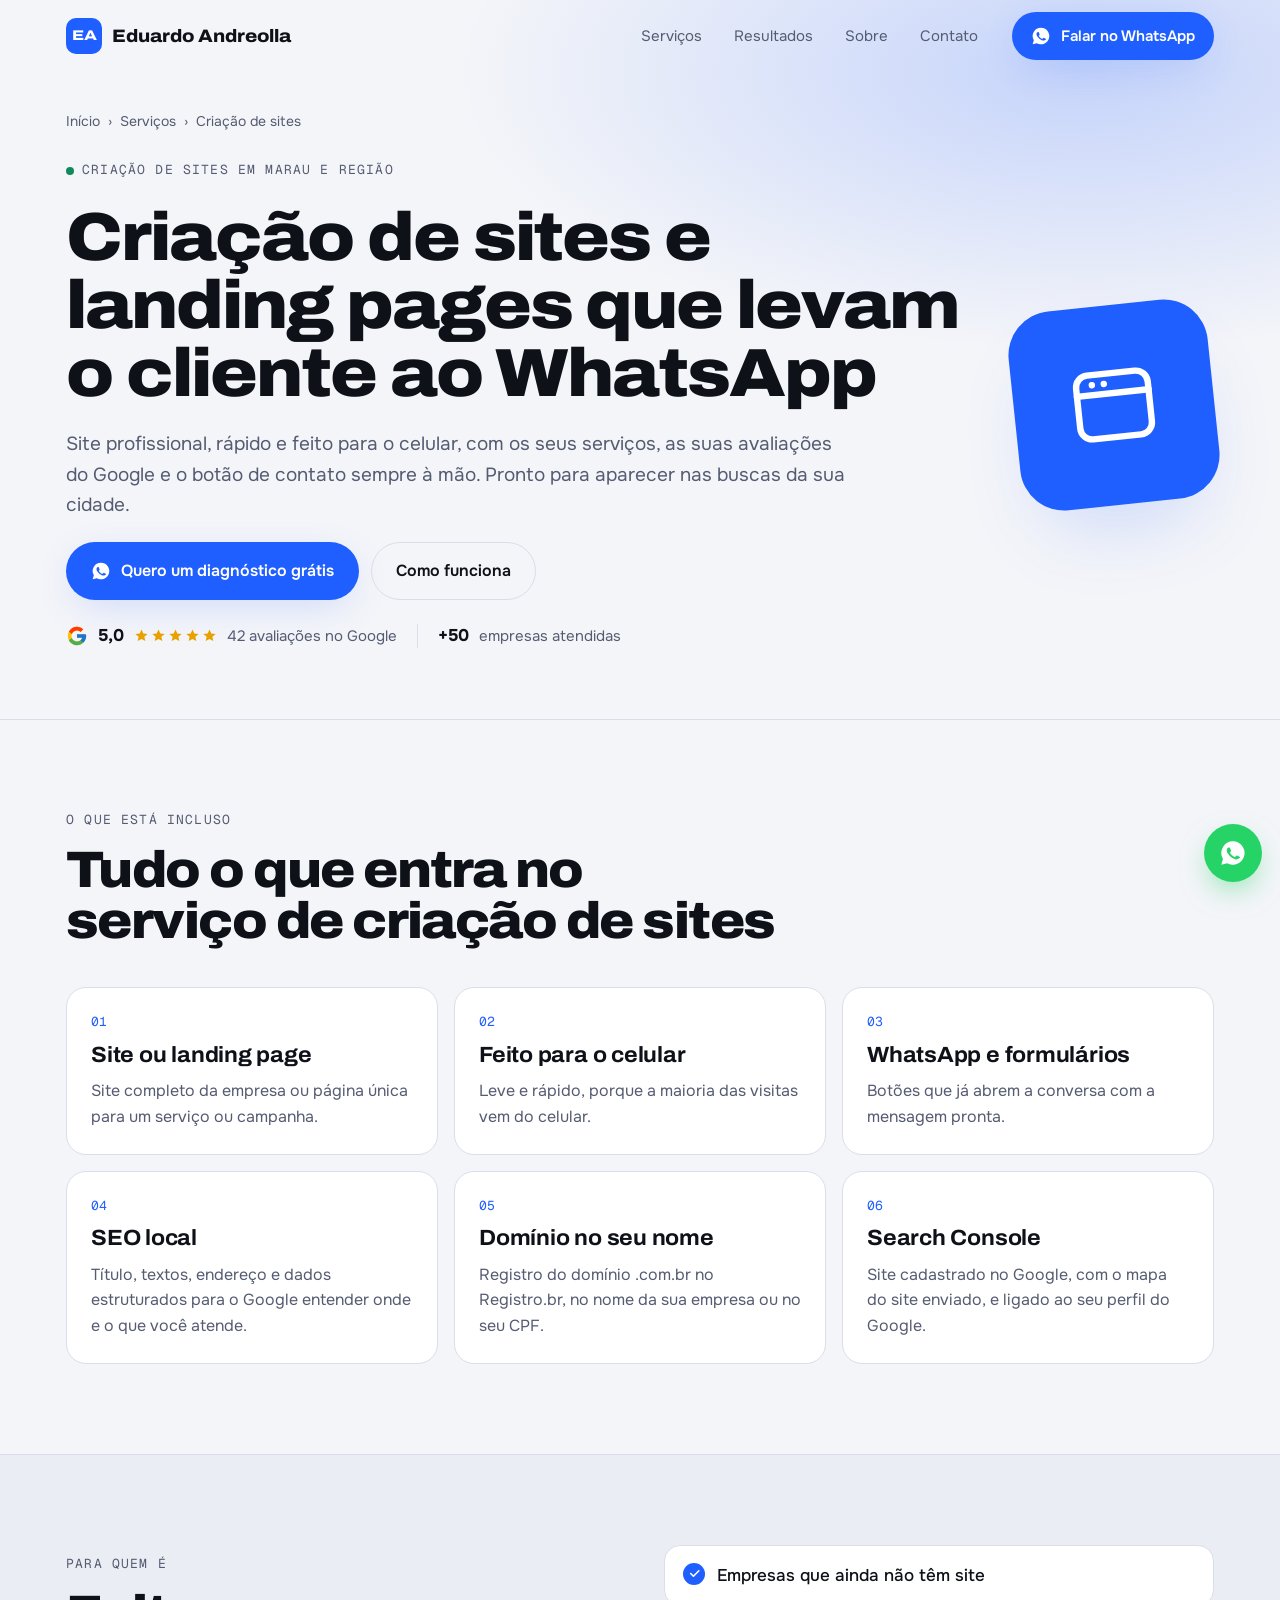
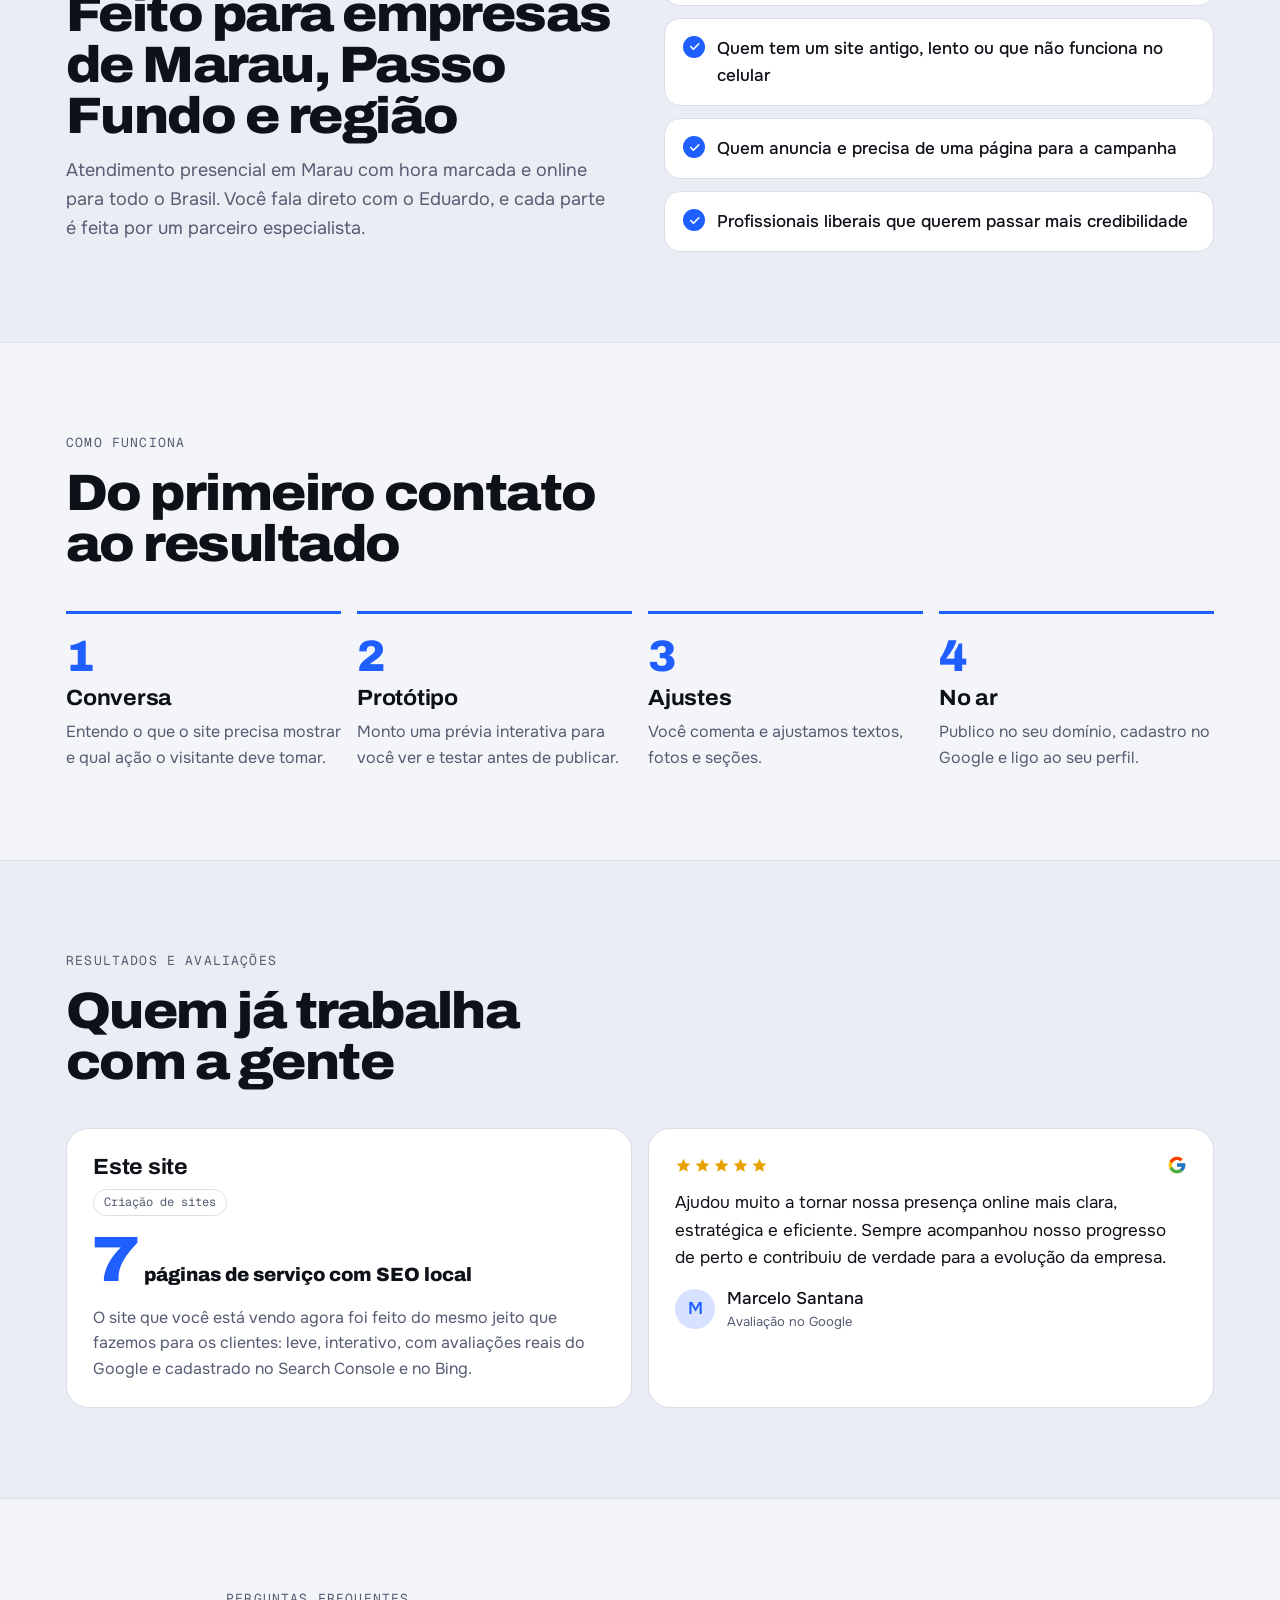
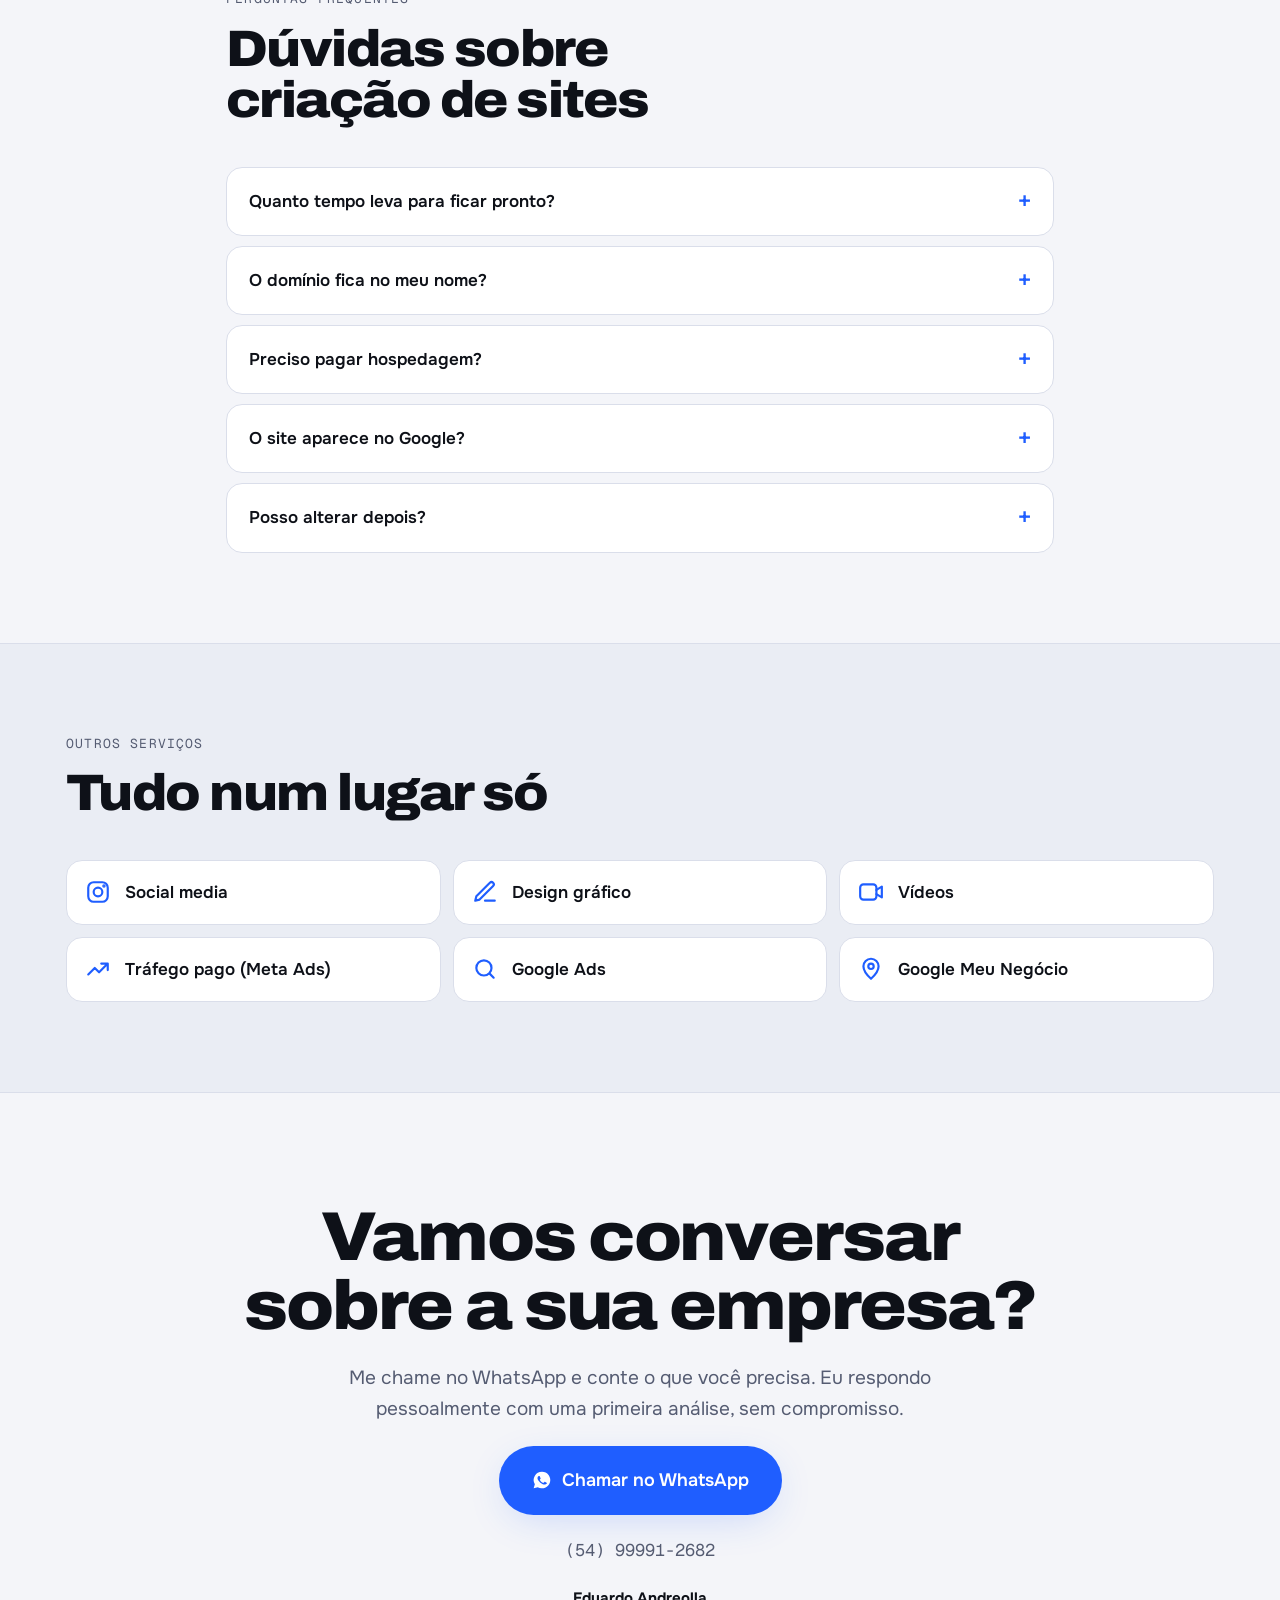
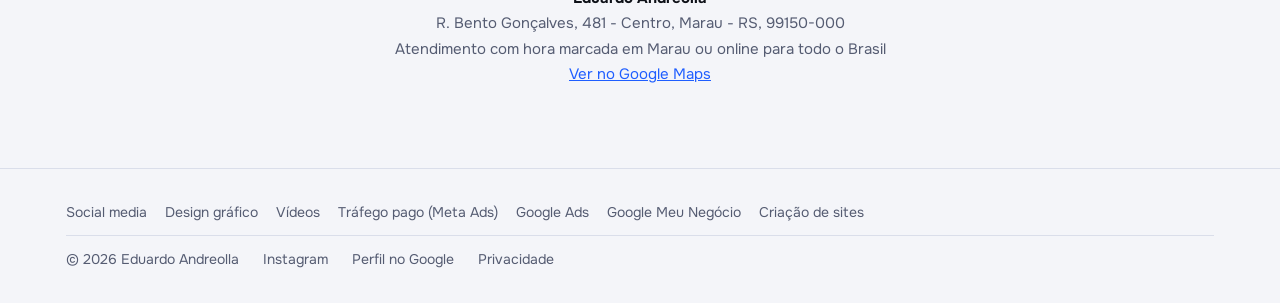
==== criacao-de-sites/index.html @ b7a95889 "Páginas de serviço e lista de clientes removida da página inicial Sete páginas novas (social media, " ====
<!doctype html>
<html lang="pt-BR">
<head>
<meta charset="utf-8">
<meta name="viewport" content="width=device-width, initial-scale=1, viewport-fit=cover">
<title>Criação de Sites e Landing Pages em Marau/RS | Eduardo Andreolla</title>
<meta name="description" content="Criação de sites profissionais e landing pages em Marau, Passo Fundo e região: rápidos, feitos para o celular, com botão de WhatsApp e prontos para o Google encontrar.">
<link rel="canonical" href="https://eduardoandreolla.com.br/criacao-de-sites/">
<meta property="og:title" content="Criação de Sites e Landing Pages em Marau/RS | Eduardo Andreolla">
<meta property="og:description" content="Criação de sites profissionais e landing pages em Marau, Passo Fundo e região: rápidos, feitos para o celular, com botão de WhatsApp e prontos para o Google encontrar.">
<meta property="og:type" content="website">
<meta property="og:url" content="https://eduardoandreolla.com.br/criacao-de-sites/">
<meta property="og:image" content="https://eduardoandreolla.com.br/img/eduardo.webp">
<meta name="theme-color" content="#f4f5f9">
<link rel="icon" href="/links/img/favicon-64.png">
<link rel="preconnect" href="https://fonts.googleapis.com">
<link rel="preconnect" href="https://fonts.gstatic.com" crossorigin>
<link rel="stylesheet" href="https://fonts.googleapis.com/css2?family=Archivo:wdth,wght@62..125,400..900&family=Onest:wght@400;500;600&family=Geist+Mono:wght@400;500&display=swap">
<script type="application/ld+json">[{"@context":"https://schema.org","@type":"Service","name":"Criação de sites e landing pages que levam o cliente ao WhatsApp","serviceType":"Criação de sites","description":"Criação de sites profissionais e landing pages em Marau, Passo Fundo e região: rápidos, feitos para o celular, com botão de WhatsApp e prontos para o Google encontrar.","url":"https://eduardoandreolla.com.br/criacao-de-sites/","provider":{"@id":"https://eduardoandreolla.com.br/#empresa"},"areaServed":[{"@type":"City","name":"Marau"},{"@type":"City","name":"Passo Fundo"},{"@type":"City","name":"Erechim"},{"@type":"City","name":"Carazinho"},{"@type":"City","name":"Casca"},{"@type":"City","name":"Guaporé"},{"@type":"City","name":"Nova Prata"},{"@type":"State","name":"Rio Grande do Sul"}]},{"@context":"https://schema.org","@type":"BreadcrumbList","itemListElement":[{"@type":"ListItem","position":1,"name":"Início","item":"https://eduardoandreolla.com.br/"},{"@type":"ListItem","position":2,"name":"Serviços","item":"https://eduardoandreolla.com.br/#servicos"},{"@type":"ListItem","position":3,"name":"Criação de sites","item":"https://eduardoandreolla.com.br/criacao-de-sites/"}]},{"@context":"https://schema.org","@type":"FAQPage","mainEntity":[{"@type":"Question","name":"Quanto tempo leva para ficar pronto?","acceptedAnswer":{"@type":"Answer","text":"Depende do tamanho do site. Uma landing page fica pronta bem antes de um site com várias páginas. Combinamos o prazo no orçamento, depois da conversa inicial."}},{"@type":"Question","name":"O domínio fica no meu nome?","acceptedAnswer":{"@type":"Answer","text":"Sim. O domínio é registrado no seu nome ou no da sua empresa, e você tem o acesso. O site é seu."}},{"@type":"Question","name":"Preciso pagar hospedagem?","acceptedAnswer":{"@type":"Answer","text":"Depende da solução escolhida. Para sites leves como este, usamos hospedagens rápidas e de baixo custo, e explicamos tudo no orçamento."}},{"@type":"Question","name":"O site aparece no Google?","acceptedAnswer":{"@type":"Answer","text":"Sim. O site é feito com SEO local e cadastrado no Google Search Console. A posição nas buscas melhora com o tempo, com conteúdo e com o perfil do Google bem cuidado."}},{"@type":"Question","name":"Posso alterar depois?","acceptedAnswer":{"@type":"Answer","text":"Sim. Ajustes de texto, fotos e preços podem ser feitos sempre que precisar, avulsos ou num plano de manutenção."}}]}]</script>
<style>/* Páginas de serviço: mesmas cores e fontes da página inicial (claro por padrão, escuro se o visitante escolheu) */
:root{
  --bg:#f4f5f9; --bg2:#eaedf4; --surface:#ffffff; --fg:#0e1118; --muted:#555c72; --line:#dadeea;
  --accent:#1f5eff; --accent-2:#1f5eff; --ink:#ffffff; --glow:rgba(31,94,255,.22); --good:#12895a; --star:#e9a100;
  --display:"Archivo","Arial Black",system-ui,sans-serif; --body:"Onest","Segoe UI",system-ui,sans-serif; --mono:"Geist Mono",ui-monospace,Consolas,monospace;
  --gut:max(16px,env(safe-area-inset-left,0px)); --gutR:max(16px,env(safe-area-inset-right,0px));
  color-scheme:light;
}
:root[data-tema="escuro"]{
  --bg:#0a0c12; --bg2:#10131b; --surface:#151924; --fg:#f2f4fa; --muted:#a0a8bd; --line:#252b3b;
  --accent:#4d7dff; --accent-2:#8fb0ff; --ink:#ffffff; --glow:rgba(77,125,255,.38); --good:#3ecf8e; --star:#f5b301;
  color-scheme:dark;
}
*{box-sizing:border-box}
html{scroll-behavior:smooth}
body{margin:0;background:var(--bg);color:var(--fg);font-family:var(--body);font-size:17px;line-height:1.6;overflow-x:hidden;padding-top:env(safe-area-inset-top,0px)}
img{max-width:100%;display:block}
a{color:inherit}
:focus-visible{outline:2px solid var(--accent);outline-offset:3px;border-radius:6px}
.in{max-width:1180px;margin:0 auto;padding-left:var(--gut);padding-right:var(--gutR)}
.narrow{max-width:860px}
.eyebrow{font-family:var(--mono);font-size:13px;letter-spacing:.09em;text-transform:uppercase;color:var(--muted);display:flex;align-items:center;gap:8px}
.dot{display:inline-block;width:8px;height:8px;border-radius:50%;background:var(--good)}
.g{width:1em;height:1em;flex:none}
.starsv{display:inline-flex;gap:2px;color:var(--star)}
.starsv svg{width:1em;height:1em}
.btn{display:inline-flex;align-items:center;gap:10px;font-weight:600;font-size:16px;text-decoration:none;border-radius:999px;padding:15px 24px;border:1px solid transparent;transition:background .2s,border-color .2s,transform .2s}
.btn:hover{transform:translateY(-2px)}
.btn svg{width:20px;height:20px;flex:none}
.btn-main{background:var(--accent);color:var(--ink);box-shadow:0 10px 40px -10px var(--glow)}
.btn-ghost{border-color:var(--line);color:var(--fg)}
.btn-ghost:hover{border-color:var(--fg)}
.btn.big{font-size:18px;padding:19px 32px}

header.top{position:fixed;inset:0 0 auto;z-index:50;padding-top:env(safe-area-inset-top,0px);transition:transform .4s,background .3s,border-color .3s;border-bottom:1px solid transparent}
header.top.solid{background:color-mix(in srgb,var(--bg) 86%,transparent);backdrop-filter:blur(14px);border-color:var(--line)}
header.top.hide{transform:translateY(-100%)}
header.top .in{display:flex;align-items:center;gap:20px;height:72px}
.brand{display:flex;align-items:center;gap:10px;text-decoration:none;font-family:var(--display);font-weight:800;font-stretch:110%;font-size:18px}
.brand i{display:grid;place-items:center;width:36px;height:36px;border-radius:10px;background:var(--accent);color:var(--ink);font-style:normal;font-size:14px;font-stretch:125%}
nav.menu{display:flex;gap:4px;margin-left:auto}
nav.menu a{text-decoration:none;font-size:15px;color:var(--muted);padding:8px 14px;border-radius:999px}
nav.menu a:hover{color:var(--fg)}
header .btn{padding:11px 18px;font-size:15px}
@media (max-width:900px){nav.menu{display:none}.brand{margin-right:auto}header .btn span{display:none}header .btn{padding:11px}}

.hero{padding-block:calc(110px + env(safe-area-inset-top,0px)) 70px;border-bottom:1px solid var(--line);background:radial-gradient(900px 400px at 85% 10%,var(--glow),transparent 70%)}
.crumbs{display:flex;flex-wrap:wrap;gap:8px;font-size:14px;color:var(--muted);margin-bottom:28px}
.crumbs a{text-decoration:none}
.crumbs a:hover{color:var(--fg)}
.hero-grid{display:grid;grid-template-columns:minmax(0,1fr) auto;gap:40px;align-items:center}
.hero-text{display:grid;gap:22px;min-width:0}
h1{font-family:var(--display);font-weight:850;font-stretch:110%;font-size:clamp(36px,5.4vw,68px);line-height:1;letter-spacing:-.03em;margin:0;text-wrap:balance;max-width:20ch}
.lead{margin:0;font-size:19px;color:var(--muted);max-width:60ch}
.cta-row{display:flex;flex-wrap:wrap;gap:12px}
.proof{display:flex;flex-wrap:wrap;align-items:center;gap:8px 10px;font-size:15px;color:var(--muted)}
.proof b{color:var(--fg);font-size:17px}
.proof .g{width:22px;height:22px}
.proof .sep{width:1px;height:24px;background:var(--line);margin-inline:10px}
.hero-ico{width:200px;height:200px;border-radius:44px;display:grid;place-items:center;background:var(--accent);color:var(--ink);box-shadow:0 40px 80px -30px var(--glow);transform:rotate(-6deg)}
.hero-ico svg{width:96px;height:96px;stroke-width:1.6}
@media (max-width:820px){.hero-grid{grid-template-columns:minmax(0,1fr)}.hero-ico{display:none}}

.sec{padding-block:90px}
.sec.alt{background:var(--bg2);border-block:1px solid var(--line)}
.sec-head{display:grid;gap:14px;margin-bottom:40px;max-width:760px}
h2{font-family:var(--display);font-weight:850;font-stretch:108%;font-size:clamp(30px,4vw,52px);line-height:1;letter-spacing:-.03em;margin:0;text-wrap:balance}
.sec-head p{margin:0;color:var(--muted);font-size:18px}
h3{font-family:var(--display);font-stretch:105%;font-size:22px;line-height:1.15;letter-spacing:-.01em;margin:0}
.grid3{display:grid;grid-template-columns:repeat(3,minmax(0,1fr));gap:16px}
@media (max-width:900px){.grid3{grid-template-columns:repeat(2,minmax(0,1fr))}}
@media (max-width:600px){.grid3{grid-template-columns:minmax(0,1fr)}}
.item{background:var(--surface);border:1px solid var(--line);border-radius:20px;padding:24px;display:grid;gap:10px;align-content:start;transition:border-color .2s,transform .2s}
.item:hover{border-color:var(--accent);transform:translateY(-4px)}
.item .n{font-family:var(--mono);font-size:13px;color:var(--accent-2)}
.item p{margin:0;color:var(--muted);font-size:16px}
.split{display:grid;grid-template-columns:minmax(0,1fr) minmax(0,1fr);gap:48px;align-items:center}
.split .sec-head{margin:0}
@media (max-width:820px){.split{grid-template-columns:minmax(0,1fr);gap:28px}}
.checks{list-style:none;margin:0;padding:0;display:grid;gap:12px}
.checks li{display:flex;gap:12px;align-items:flex-start;background:var(--surface);border:1px solid var(--line);border-radius:16px;padding:16px 18px;font-weight:500}
.checks li::before{content:"";flex:none;width:22px;height:22px;margin-top:1px;border-radius:50%;background:var(--accent) url("data:image/svg+xml,%3Csvg xmlns='http://www.w3.org/2000/svg' viewBox='0 0 24 24' fill='none' stroke='%23ffffff' stroke-width='3' stroke-linecap='round' stroke-linejoin='round'%3E%3Cpath d='M5 12l5 5L20 7'/%3E%3C/svg%3E") center/13px no-repeat}
.steps{list-style:none;margin:0;padding:0;display:grid;grid-template-columns:repeat(4,minmax(0,1fr));gap:16px;counter-reset:p}
@media (max-width:900px){.steps{grid-template-columns:repeat(2,minmax(0,1fr))}}
@media (max-width:560px){.steps{grid-template-columns:minmax(0,1fr)}}
.steps li{counter-increment:p;position:relative;border-top:3px solid var(--accent);padding-top:20px;display:grid;gap:8px;align-content:start}
.steps li::before{content:counter(p);font-family:var(--display);font-weight:850;font-size:44px;line-height:1;color:var(--accent)}
.steps p{margin:0;color:var(--muted);font-size:16px}
.proof-grid{display:grid;grid-template-columns:repeat(2,minmax(0,1fr));gap:16px}
@media (max-width:820px){.proof-grid{grid-template-columns:minmax(0,1fr)}}
.case,.rv{background:var(--surface);border:1px solid var(--line);border-radius:22px;padding:26px;display:grid;gap:14px;align-content:start}
.case-top{display:grid;gap:8px}
.tags{display:flex;flex-wrap:wrap;gap:6px}
.tag{font-family:var(--mono);font-size:12px;color:var(--muted);border:1px solid var(--line);border-radius:999px;padding:3px 10px}
.case .big{font-family:var(--display);font-weight:850;font-stretch:118%;font-size:clamp(46px,5vw,68px);line-height:.95;letter-spacing:-.04em;color:var(--accent)}
.case .big small{font-size:.3em;font-stretch:100%;letter-spacing:0;color:var(--fg);margin-left:8px}
.case p,.rv p{margin:0;color:var(--muted);font-size:16px}
.rv .rt{display:flex;justify-content:space-between;align-items:center}
.rv .rt .g{width:20px;height:20px}
.rv p{color:var(--fg);font-size:17px}
.rv footer{display:flex;align-items:center;gap:12px;font-weight:500}
.rv footer small{display:block;font-weight:400;color:var(--muted);font-size:13px}
.av{width:40px;height:40px;border-radius:50%;flex:none;display:grid;place-items:center;font-weight:600;background:color-mix(in srgb,var(--accent) 18%,transparent);color:var(--accent-2);overflow:hidden}
.av img{width:100%;height:100%;object-fit:cover}
.faq{display:grid;gap:10px}
.faq details{background:var(--surface);border:1px solid var(--line);border-radius:16px;padding:0 22px;transition:border-color .2s}
.faq details[open]{border-color:var(--accent)}
.faq summary{cursor:pointer;list-style:none;padding:20px 0;font-weight:600;font-size:17px;display:flex;justify-content:space-between;gap:16px}
.faq summary::-webkit-details-marker{display:none}
.faq summary::after{content:"+";font-family:var(--mono);font-size:22px;line-height:1;color:var(--accent-2);transition:transform .2s}
.faq details[open] summary::after{transform:rotate(45deg)}
.faq details p{margin:0 0 20px;color:var(--muted)}
.others{display:grid;grid-template-columns:repeat(3,minmax(0,1fr));gap:12px}
@media (max-width:820px){.others{grid-template-columns:repeat(2,minmax(0,1fr))}}
@media (max-width:480px){.others{grid-template-columns:minmax(0,1fr)}}
.others a{display:flex;align-items:center;gap:14px;text-decoration:none;background:var(--surface);border:1px solid var(--line);border-radius:16px;padding:18px;font-weight:600;transition:border-color .2s,transform .2s}
.others a:hover{border-color:var(--accent);transform:translateY(-3px)}
.others svg{width:26px;height:26px;color:var(--accent-2);flex:none}
.final{padding-block:110px 80px;text-align:center}
.final .in{display:grid;gap:22px;justify-items:center}
.final h2{font-size:clamp(34px,5.4vw,72px);max-width:18ch}
.final p{margin:0;color:var(--muted);font-size:19px;max-width:52ch}
.phone{font-family:var(--mono);color:var(--muted);user-select:all}
.nap{font-style:normal;font-size:15px;color:var(--muted);line-height:1.7}
.nap strong{color:var(--fg)}
.nap a{color:var(--accent-2)}
footer.foot{border-top:1px solid var(--line);padding-block:32px calc(32px + env(safe-area-inset-bottom,0px))}
footer.foot .in{display:flex;flex-wrap:wrap;gap:12px 24px;align-items:center;font-size:14px;color:var(--muted)}
footer.foot a{text-decoration:none}
footer.foot a:hover{color:var(--fg)}
.fserv{display:flex;flex-wrap:wrap;gap:8px 18px;flex-basis:100%;order:-1;padding-bottom:12px;border-bottom:1px solid var(--line)}
.wa-float{position:fixed;right:calc(18px + env(safe-area-inset-right,0px));bottom:calc(18px + env(safe-area-inset-bottom,0px));z-index:40;width:58px;height:58px;border-radius:50%;display:grid;place-items:center;background:#25d366;color:#fff;box-shadow:0 12px 30px -8px rgba(37,211,102,.6)}
.wa-float svg{width:28px;height:28px}
@media (prefers-reduced-motion:reduce){*{transition:none!important;scroll-behavior:auto!important}}
</style>
<script>(function(){var r=document.documentElement,t='claro';try{var s=localStorage.getItem('ea-tema');if(s==='claro'||s==='escuro'){t=s;}}catch(e){}r.setAttribute('data-tema',t);})();</script>
</head>
<body>
<svg width="0" height="0" style="position:absolute" aria-hidden="true">
  <symbol id="gG" viewBox="0 0 48 48"><path fill="#FFC107" d="M43.6 20.5H42V20H24v8h11.3C33.7 32.7 29.2 36 24 36c-6.6 0-12-5.4-12-12s5.4-12 12-12c3.1 0 5.8 1.2 7.9 3.1l5.7-5.7C34 6.1 29.3 4 24 4 12.9 4 4 12.9 4 24s8.9 20 20 20 20-8.9 20-20c0-1.3-.1-2.4-.4-3.5z"/><path fill="#FF3D00" d="M6.3 14.7l6.6 4.8C14.7 15.1 19 12 24 12c3.1 0 5.8 1.2 7.9 3.1l5.7-5.7C34 6.1 29.3 4 24 4 16.3 4 9.7 8.3 6.3 14.7z"/><path fill="#4CAF50" d="M24 44c5.2 0 9.9-2 13.4-5.2l-6.2-5.2C29.2 35.1 26.7 36 24 36c-5.2 0-9.6-3.3-11.3-7.9l-6.5 5C9.5 39.6 16.2 44 24 44z"/><path fill="#1976D2" d="M43.6 20.5H42V20H24v8h11.3c-.8 2.2-2.2 4.2-4.1 5.6l6.2 5.2C37 39.2 44 34 44 24c0-1.3-.1-2.4-.4-3.5z"/></symbol>
  <symbol id="st" viewBox="0 0 24 24"><path fill="currentColor" d="m12 2.5 2.9 6.3 6.9.7-5.2 4.6 1.5 6.8L12 17.4l-6.1 3.5 1.5-6.8L2.2 9.5l6.9-.7Z"/></symbol>
  <symbol id="wa" viewBox="0 0 24 24"><path fill="currentColor" d="M12 2a10 10 0 0 0-8.6 15.1L2 22l5-1.3A10 10 0 1 0 12 2Zm5.3 14.1c-.2.6-1.3 1.2-1.8 1.3-.5.1-1 .1-1.7-.1a15 15 0 0 1-1.5-.6 11.9 11.9 0 0 1-4.6-4.1 5.2 5.2 0 0 1-1.1-2.8 3 3 0 0 1 1-2.2 1 1 0 0 1 .7-.3h.5c.2 0 .4 0 .6.5l.9 2.1c.1.2.1.3 0 .5l-.3.5-.4.5c-.1.1-.3.3-.1.6a8.6 8.6 0 0 0 1.6 2 7.8 7.8 0 0 0 2.3 1.4c.3.1.5.1.6-.1l.9-1c.2-.3.4-.2.6-.1l2 1c.3.1.5.2.5.3.1.1.1.7-.1 1.3Z"/></symbol>
</svg>
<header class="top" id="top"><div class="in">
  <a class="brand" href="/"><i>EA</i>Eduardo Andreolla</a>
  <nav class="menu" aria-label="Principal"><a href="/#servicos">Serviços</a><a href="/#resultados">Resultados</a><a href="/#sobre">Sobre</a><a href="#contato">Contato</a></nav>
  <a class="btn btn-main" href="https://wa.me/5554999912682?text=Ol%C3%A1%20Eduardo%2C%20vim%20pelo%20site%20e%20quero%20um%20site%20para%20a%20minha%20empresa" target="_blank" rel="noopener"><svg><use href="#wa"/></svg><span>Falar no WhatsApp</span></a>
</div></header>

<main>
<section class="hero"><div class="in">
  <nav class="crumbs" aria-label="Você está em"><a href="/">Início</a><span aria-hidden="true">›</span><a href="/#servicos">Serviços</a><span aria-hidden="true">›</span><span aria-current="page">Criação de sites</span></nav>
  <div class="hero-grid">
    <div class="hero-text">
      <div class="eyebrow"><span class="dot"></span>Criação de sites em Marau e região</div>
      <h1>Criação de sites e landing pages que levam o cliente ao WhatsApp</h1>
      <p class="lead">Site profissional, rápido e feito para o celular, com os seus serviços, as suas avaliações do Google e o botão de contato sempre à mão. Pronto para aparecer nas buscas da sua cidade.</p>
      <div class="cta-row"><a class="btn btn-main" href="https://wa.me/5554999912682?text=Ol%C3%A1%20Eduardo%2C%20vim%20pelo%20site%20e%20quero%20um%20site%20para%20a%20minha%20empresa" target="_blank" rel="noopener"><svg><use href="#wa"/></svg>Quero um diagnóstico grátis</a><a class="btn btn-ghost" href="#como-funciona">Como funciona</a></div>
      <div class="proof"><svg class="g"><use href="#gG"/></svg><b>5,0</b><span class="starsv" aria-label="5 estrelas"><svg><use href="#st"/></svg><svg><use href="#st"/></svg><svg><use href="#st"/></svg><svg><use href="#st"/></svg><svg><use href="#st"/></svg></span><span>42 avaliações no Google</span><span class="sep" aria-hidden="true"></span><b>+50</b><span>empresas atendidas</span></div>
    </div>
    <div class="hero-ico" aria-hidden="true"><svg viewBox="0 0 24 24" fill="none" stroke="currentColor" stroke-width="2" stroke-linecap="round" stroke-linejoin="round" aria-hidden="true"><rect x="3" y="4" width="18" height="16" rx="3"/><path d="M3 9h18M7 6.5h.01M10 6.5h.01"/></svg></div>
  </div>
</div></section>

<section class="sec"><div class="in">
  <div class="sec-head"><div class="eyebrow">O que está incluso</div><h2>Tudo o que entra no serviço de criação de sites</h2></div>
  <div class="grid3"><div class="item"><span class="n">01</span><h3>Site ou landing page</h3><p>Site completo da empresa ou página única para um serviço ou campanha.</p></div><div class="item"><span class="n">02</span><h3>Feito para o celular</h3><p>Leve e rápido, porque a maioria das visitas vem do celular.</p></div><div class="item"><span class="n">03</span><h3>WhatsApp e formulários</h3><p>Botões que já abrem a conversa com a mensagem pronta.</p></div><div class="item"><span class="n">04</span><h3>SEO local</h3><p>Título, textos, endereço e dados estruturados para o Google entender onde e o que você atende.</p></div><div class="item"><span class="n">05</span><h3>Domínio no seu nome</h3><p>Registro do domínio .com.br no Registro.br, no nome da sua empresa ou no seu CPF.</p></div><div class="item"><span class="n">06</span><h3>Search Console</h3><p>Site cadastrado no Google, com o mapa do site enviado, e ligado ao seu perfil do Google.</p></div></div>
</div></section>

<section class="sec alt"><div class="in split">
  <div class="sec-head"><div class="eyebrow">Para quem é</div><h2>Feito para empresas de Marau, Passo Fundo e região</h2><p>Atendimento presencial em Marau com hora marcada e online para todo o Brasil. Você fala direto com o Eduardo, e cada parte é feita por um parceiro especialista.</p></div>
  <ul class="checks"><li>Empresas que ainda não têm site</li><li>Quem tem um site antigo, lento ou que não funciona no celular</li><li>Quem anuncia e precisa de uma página para a campanha</li><li>Profissionais liberais que querem passar mais credibilidade</li></ul>
</div></section>

<section class="sec" id="como-funciona"><div class="in">
  <div class="sec-head"><div class="eyebrow">Como funciona</div><h2>Do primeiro contato ao resultado</h2></div>
  <ol class="steps"><li><h3>Conversa</h3><p>Entendo o que o site precisa mostrar e qual ação o visitante deve tomar.</p></li><li><h3>Protótipo</h3><p>Monto uma prévia interativa para você ver e testar antes de publicar.</p></li><li><h3>Ajustes</h3><p>Você comenta e ajustamos textos, fotos e seções.</p></li><li><h3>No ar</h3><p>Publico no seu domínio, cadastro no Google e ligo ao seu perfil.</p></li></ol>
</div></section>

<section class="sec alt"><div class="in">
  <div class="sec-head"><div class="eyebrow">Resultados e avaliações</div><h2>Quem já trabalha com a gente</h2></div>
  <div class="proof-grid"><article class="case"><div class="case-top"><h3>Este site</h3><div class="tags"><span class="tag">Criação de sites</span></div></div>
      <div class="big">7<small>páginas de serviço com SEO local</small></div><p>O site que você está vendo agora foi feito do mesmo jeito que fazemos para os clientes: leve, interativo, com avaliações reais do Google e cadastrado no Search Console e no Bing.</p></article><article class="rv"><div class="rt"><span class="starsv" aria-label="5 estrelas"><svg><use href="#st"/></svg><svg><use href="#st"/></svg><svg><use href="#st"/></svg><svg><use href="#st"/></svg><svg><use href="#st"/></svg></span><svg class="g" aria-hidden="true"><use href="#gG"/></svg></div><p>Ajudou muito a tornar nossa presença online mais clara, estratégica e eficiente. Sempre acompanhou nosso progresso de perto e contribuiu de verdade para a evolução da empresa.</p><footer><span class="av">M</span><span>Marcelo Santana<small>Avaliação no Google</small></span></footer></article></div>
</div></section>

<section class="sec"><div class="in narrow">
  <div class="sec-head"><div class="eyebrow">Perguntas frequentes</div><h2>Dúvidas sobre criação de sites</h2></div>
  <div class="faq"><details><summary>Quanto tempo leva para ficar pronto?</summary><p>Depende do tamanho do site. Uma landing page fica pronta bem antes de um site com várias páginas. Combinamos o prazo no orçamento, depois da conversa inicial.</p></details><details><summary>O domínio fica no meu nome?</summary><p>Sim. O domínio é registrado no seu nome ou no da sua empresa, e você tem o acesso. O site é seu.</p></details><details><summary>Preciso pagar hospedagem?</summary><p>Depende da solução escolhida. Para sites leves como este, usamos hospedagens rápidas e de baixo custo, e explicamos tudo no orçamento.</p></details><details><summary>O site aparece no Google?</summary><p>Sim. O site é feito com SEO local e cadastrado no Google Search Console. A posição nas buscas melhora com o tempo, com conteúdo e com o perfil do Google bem cuidado.</p></details><details><summary>Posso alterar depois?</summary><p>Sim. Ajustes de texto, fotos e preços podem ser feitos sempre que precisar, avulsos ou num plano de manutenção.</p></details></div>
</div></section>

<section class="sec alt"><div class="in">
  <div class="sec-head"><div class="eyebrow">Outros serviços</div><h2>Tudo num lugar só</h2></div>
  <div class="others"><a href="/social-media/"><svg viewBox="0 0 24 24" fill="none" stroke="currentColor" stroke-width="2" stroke-linecap="round" stroke-linejoin="round" aria-hidden="true"><rect x="3" y="3" width="18" height="18" rx="5"/><circle cx="12" cy="12" r="4"/><circle cx="17.5" cy="6.5" r=".6" fill="currentColor"/></svg><span>Social media</span></a><a href="/design-grafico/"><svg viewBox="0 0 24 24" fill="none" stroke="currentColor" stroke-width="2" stroke-linecap="round" stroke-linejoin="round" aria-hidden="true"><path d="M12 20h9"/><path d="M16.5 3.5a2.1 2.1 0 0 1 3 3L7 19l-4 1 1-4Z"/></svg><span>Design gráfico</span></a><a href="/edicao-de-video/"><svg viewBox="0 0 24 24" fill="none" stroke="currentColor" stroke-width="2" stroke-linecap="round" stroke-linejoin="round" aria-hidden="true"><rect x="2" y="5" width="15" height="14" rx="3"/><path d="m17 10 5-3v10l-5-3"/></svg><span>Vídeos</span></a><a href="/trafego-pago/"><svg viewBox="0 0 24 24" fill="none" stroke="currentColor" stroke-width="2" stroke-linecap="round" stroke-linejoin="round" aria-hidden="true"><path d="M3 17l6-6 4 4 8-8M15 7h6v6"/></svg><span>Tráfego pago (Meta Ads)</span></a><a href="/google-ads/"><svg viewBox="0 0 24 24" fill="none" stroke="currentColor" stroke-width="2" stroke-linecap="round" stroke-linejoin="round" aria-hidden="true"><circle cx="11" cy="11" r="7"/><path d="m20 20-3.5-3.5"/></svg><span>Google Ads</span></a><a href="/google-meu-negocio/"><svg viewBox="0 0 24 24" fill="none" stroke="currentColor" stroke-width="2" stroke-linecap="round" stroke-linejoin="round" aria-hidden="true"><path d="M12 21s-7-6.2-7-11.5a7 7 0 0 1 14 0C19 14.8 12 21 12 21Z"/><circle cx="12" cy="9.5" r="2.5"/></svg><span>Google Meu Negócio</span></a></div>
</div></section>

<section class="final" id="contato"><div class="in">
  <h2>Vamos conversar sobre a sua empresa?</h2>
  <p>Me chame no WhatsApp e conte o que você precisa. Eu respondo pessoalmente com uma primeira análise, sem compromisso.</p>
  <a class="btn btn-main big" href="https://wa.me/5554999912682?text=Ol%C3%A1%20Eduardo%2C%20vim%20pelo%20site%20e%20quero%20um%20site%20para%20a%20minha%20empresa" target="_blank" rel="noopener"><svg><use href="#wa"/></svg>Chamar no WhatsApp</a>
  <span class="phone">(54) 99991-2682</span>
  <address class="nap"><strong>Eduardo Andreolla</strong><br>R. Bento Gonçalves, 481 - Centro, Marau - RS, 99150-000<br>Atendimento com hora marcada em Marau ou online para todo o Brasil<br><a href="https://maps.google.com/maps?cid=14375186782390809811" target="_blank" rel="noopener">Ver no Google Maps</a></address>
</div></section>
</main>

<footer class="foot"><div class="in">
  <span>© 2026 Eduardo Andreolla</span>
  <nav class="fserv" aria-label="Serviços"><a href="/social-media/">Social media</a><a href="/design-grafico/">Design gráfico</a><a href="/edicao-de-video/">Vídeos</a><a href="/trafego-pago/">Tráfego pago (Meta Ads)</a><a href="/google-ads/">Google Ads</a><a href="/google-meu-negocio/">Google Meu Negócio</a><a href="/criacao-de-sites/">Criação de sites</a></nav>
  <a href="https://www.instagram.com/eduardoandreolla_/" target="_blank" rel="noopener">Instagram</a>
  <a href="https://maps.google.com/maps?cid=14375186782390809811" target="_blank" rel="noopener">Perfil no Google</a>
  <a href="/privacidade.html">Privacidade</a>
</div></footer>
<a class="wa-float" href="https://wa.me/5554999912682?text=Ol%C3%A1%20Eduardo%2C%20vim%20pelo%20site%20e%20quero%20um%20site%20para%20a%20minha%20empresa" target="_blank" rel="noopener" aria-label="Chamar no WhatsApp"><svg><use href="#wa"/></svg></a>
<script>(function(){var t=document.getElementById('top'),y0=0;addEventListener('scroll',function(){var y=scrollY;t.classList.toggle('solid',y>20);t.classList.toggle('hide',y>y0&&y>400);y0=y;},{passive:true});})();</script>
</body>
</html>
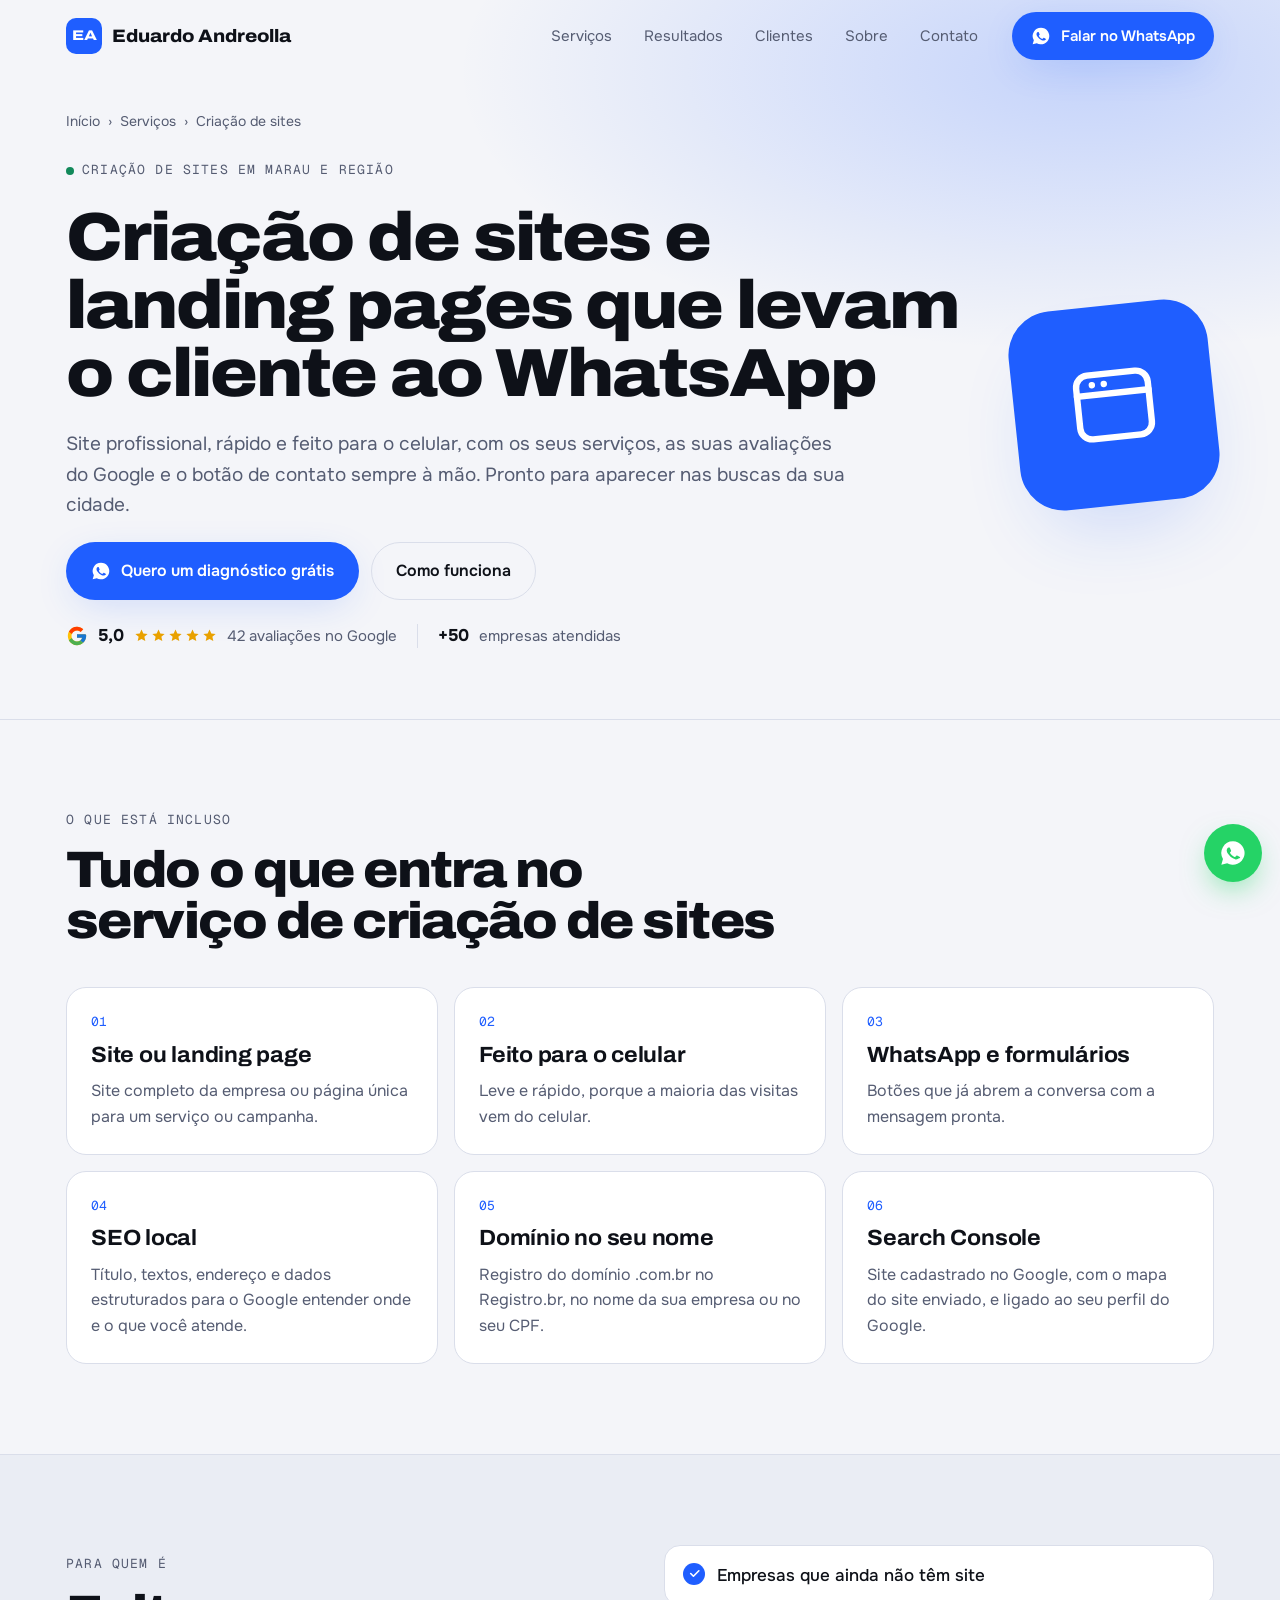
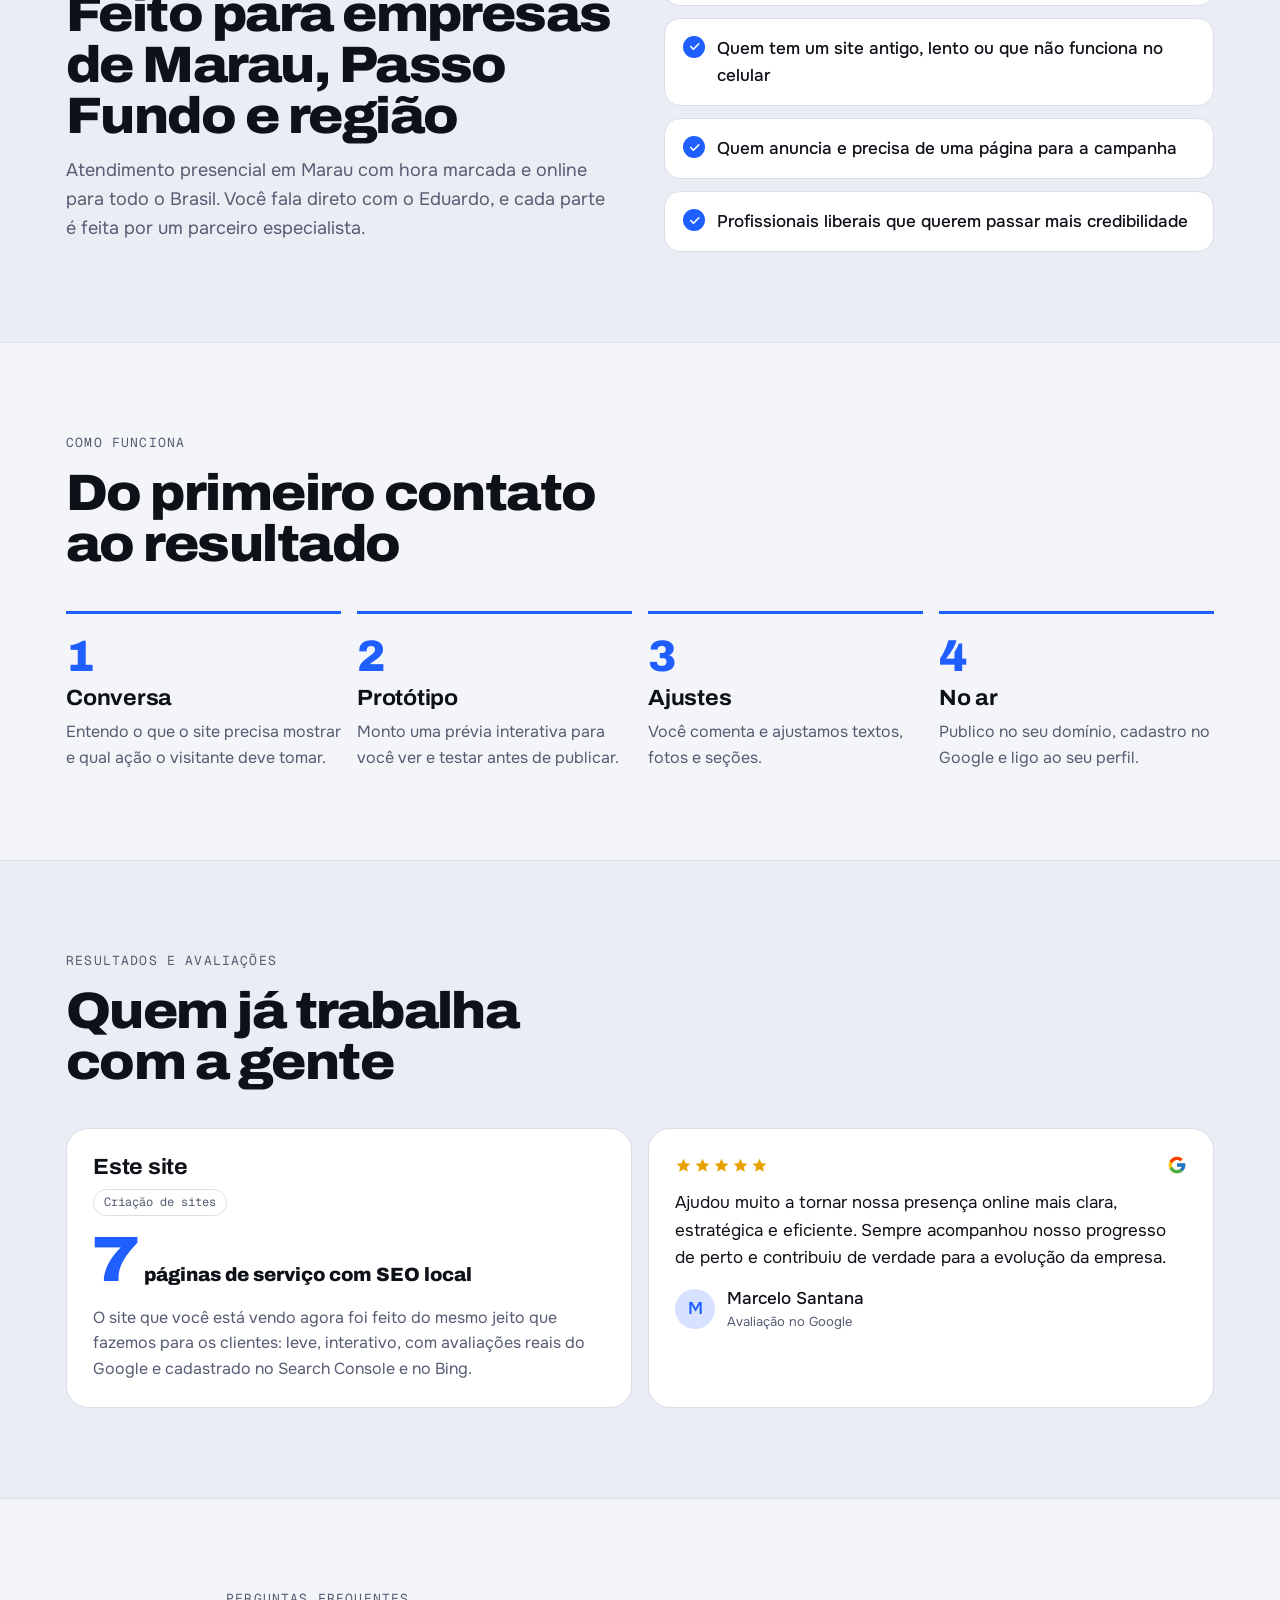
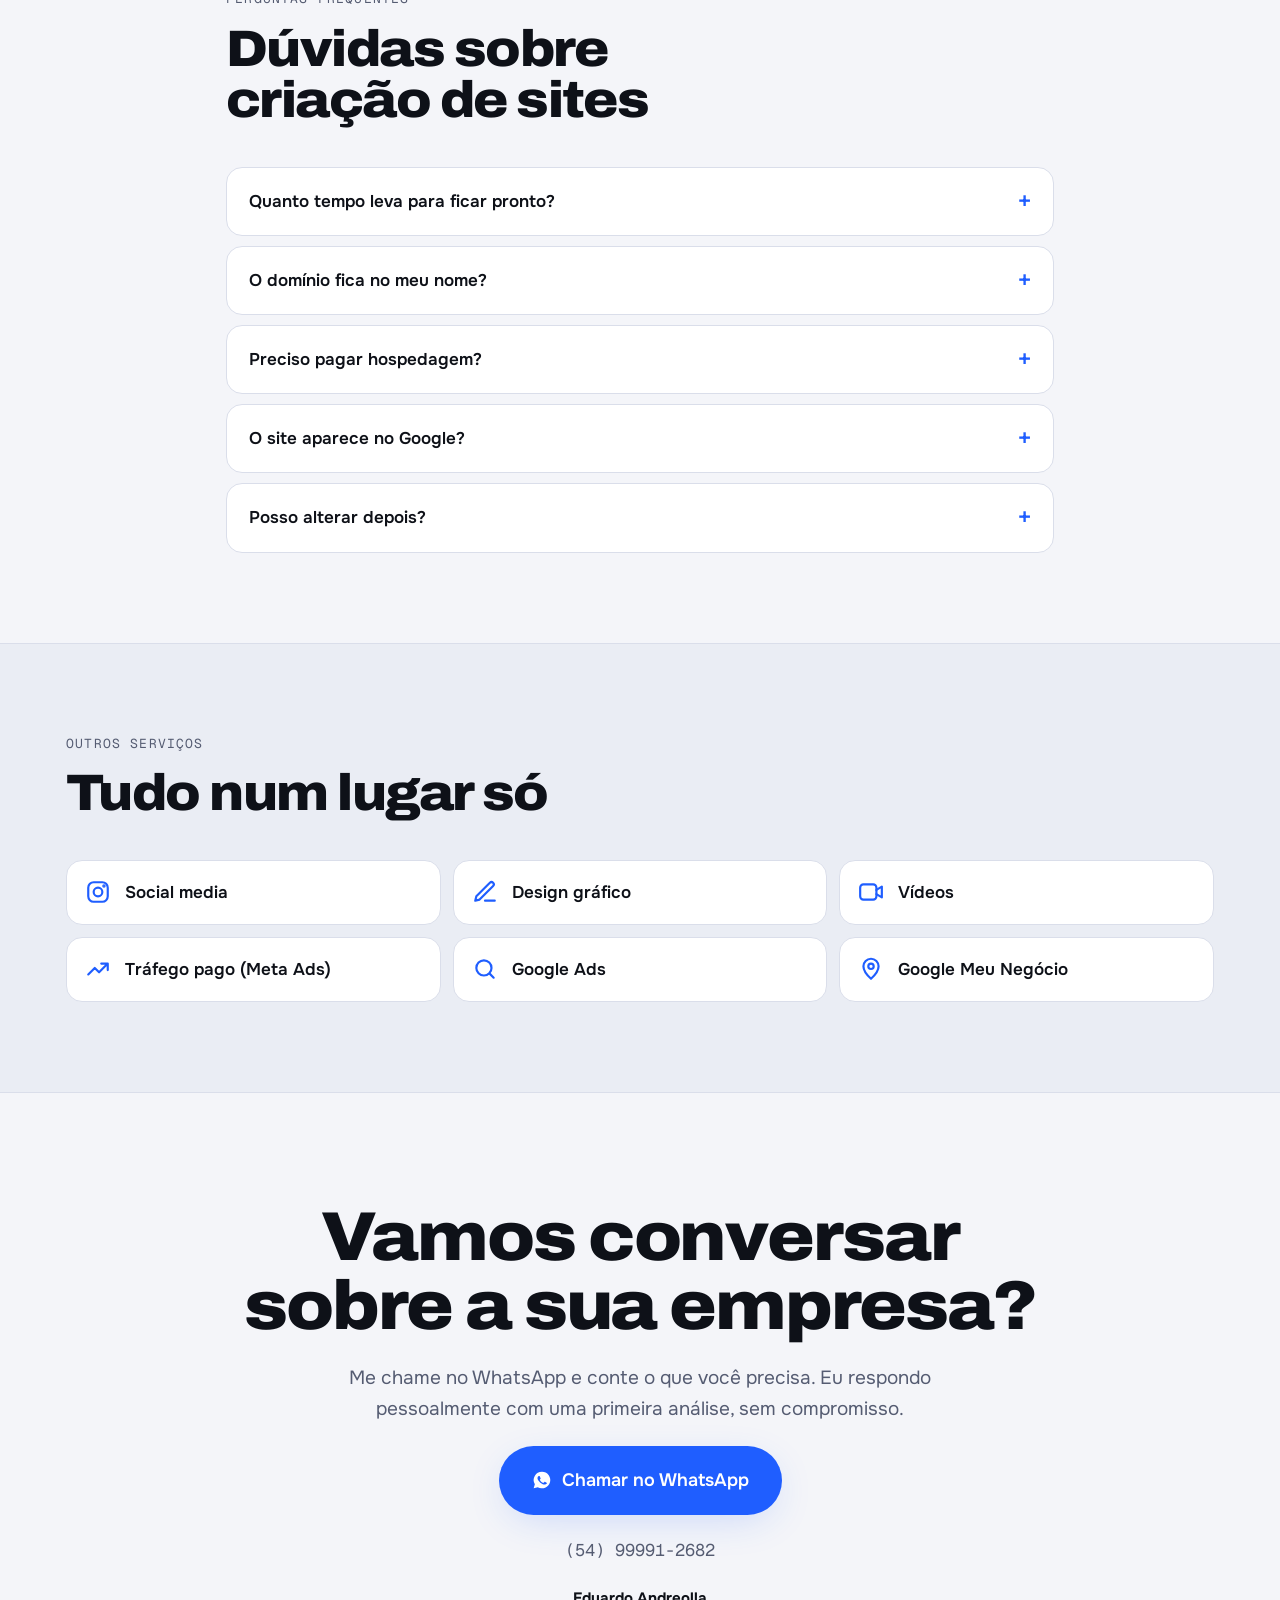
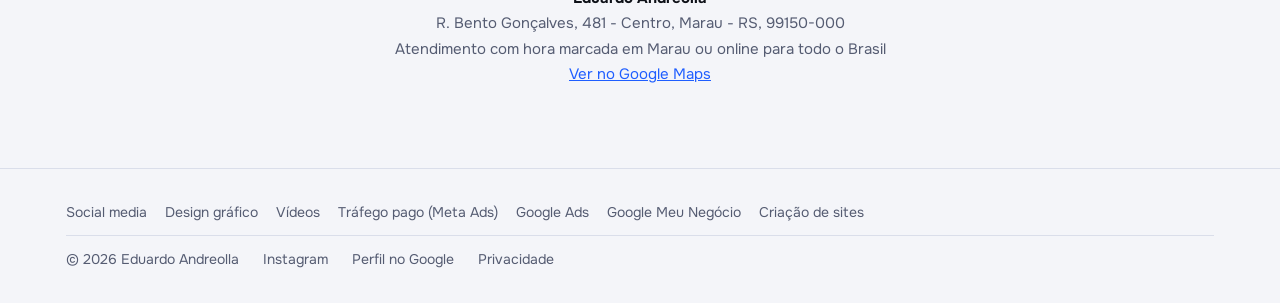
==== commit 9d0d0c01: "Seção Clientes com logos e faixa de logos correndo no topo Logos sem fundo numa cor só, com a cor or" ====
--- a/criacao-de-sites/index.html
+++ b/criacao-de-sites/index.html
@@ -162,7 +162,7 @@
 </svg>
 <header class="top" id="top"><div class="in">
   <a class="brand" href="/"><i>EA</i>Eduardo Andreolla</a>
-  <nav class="menu" aria-label="Principal"><a href="/#servicos">Serviços</a><a href="/#resultados">Resultados</a><a href="/#sobre">Sobre</a><a href="#contato">Contato</a></nav>
+  <nav class="menu" aria-label="Principal"><a href="/#servicos">Serviços</a><a href="/#resultados">Resultados</a><a href="/#clientes">Clientes</a><a href="/#sobre">Sobre</a><a href="#contato">Contato</a></nav>
   <a class="btn btn-main" href="https://wa.me/5554999912682?text=Ol%C3%A1%20Eduardo%2C%20vim%20pelo%20site%20e%20quero%20um%20site%20para%20a%20minha%20empresa" target="_blank" rel="noopener"><svg><use href="#wa"/></svg><span>Falar no WhatsApp</span></a>
 </div></header>
 
